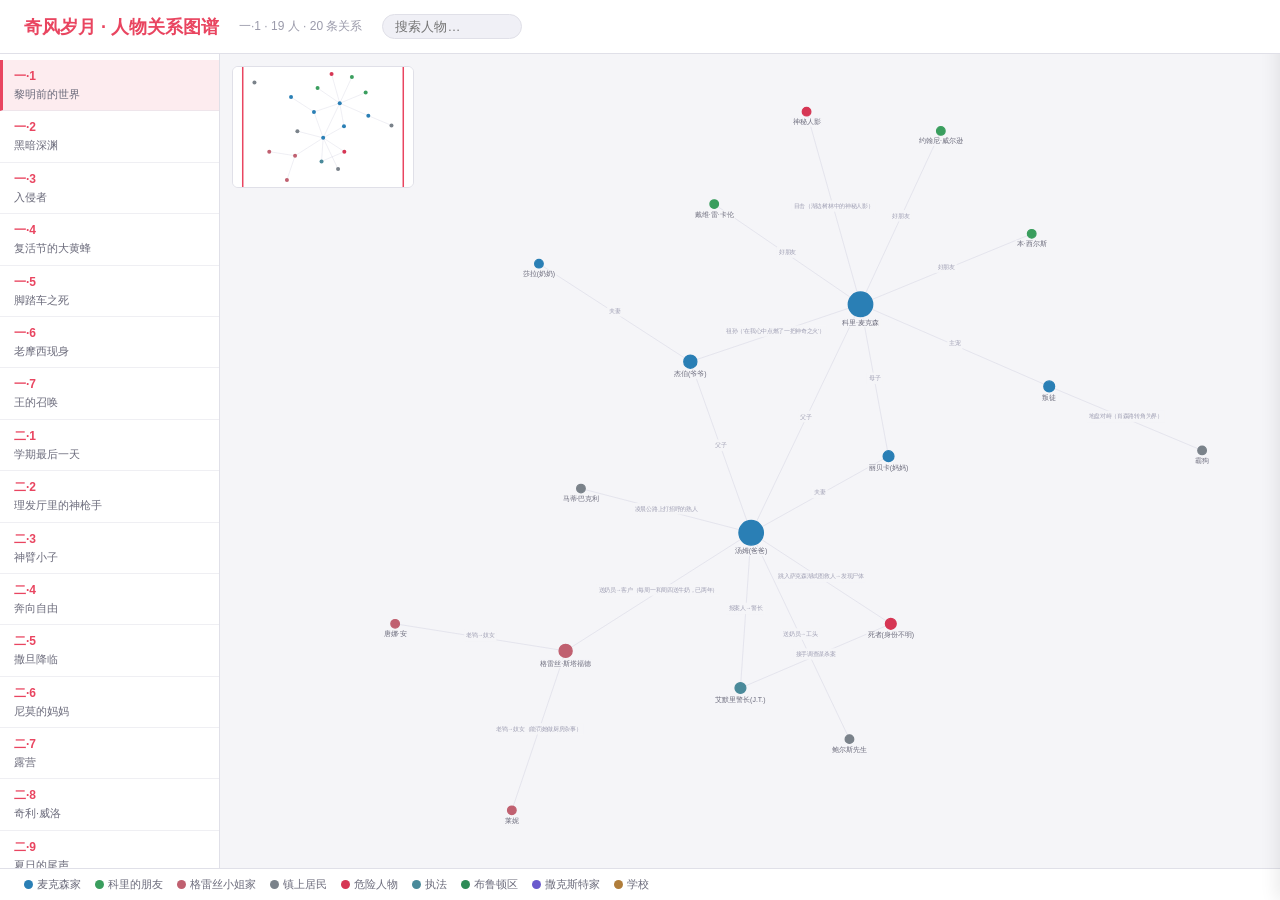
==== index.html @ 189c54ed "Add GitHub Pages homepage redirect" ====
<!DOCTYPE html>
<html lang="zh-CN">
<head>
<meta charset="UTF-8">
<meta http-equiv="refresh" content="0; url=qfsy.html">
<title>奇风岁月 · 人物关系图谱</title>
<script>location.replace("qfsy.html" + location.search + location.hash);</script>
</head>
<body>
<p><a href="qfsy.html">打开奇风岁月人物关系图谱</a></p>
</body>
</html>
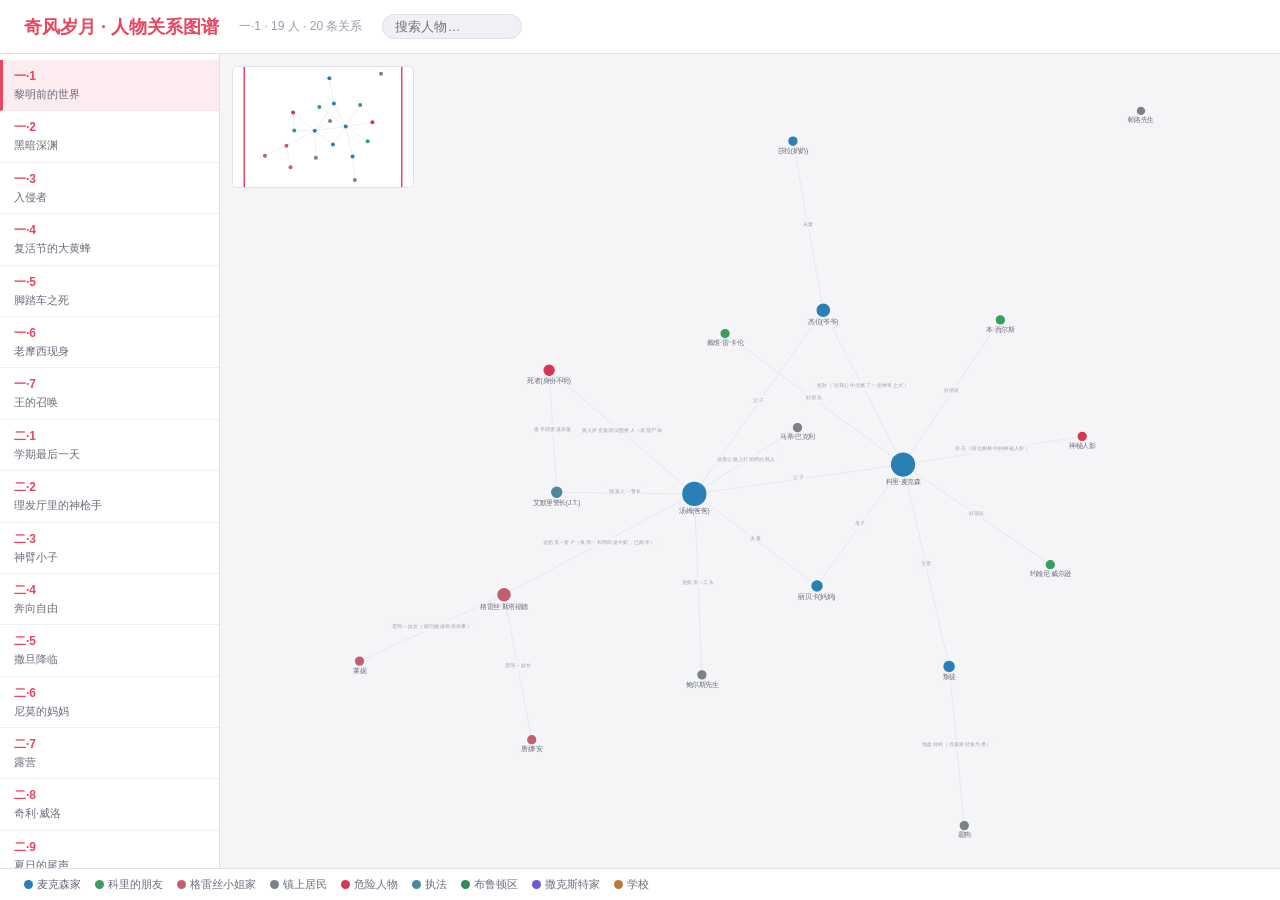
==== commit 3e768d7c: "Pin homepage to qfsy v11" ====
--- a/index.html
+++ b/index.html
@@ -2,11 +2,11 @@
 <html lang="zh-CN">
 <head>
 <meta charset="UTF-8">
-<meta http-equiv="refresh" content="0; url=qfsy.html">
+<meta http-equiv="refresh" content="0; url=qfsy.html?v=11">
 <title>奇风岁月 · 人物关系图谱</title>
-<script>location.replace("qfsy.html" + location.search + location.hash);</script>
+<script>location.replace("qfsy.html?v=11");</script>
 </head>
 <body>
-<p><a href="qfsy.html">打开奇风岁月人物关系图谱</a></p>
+<p><a href="qfsy.html?v=11">打开奇风岁月人物关系图谱</a></p>
 </body>
 </html>
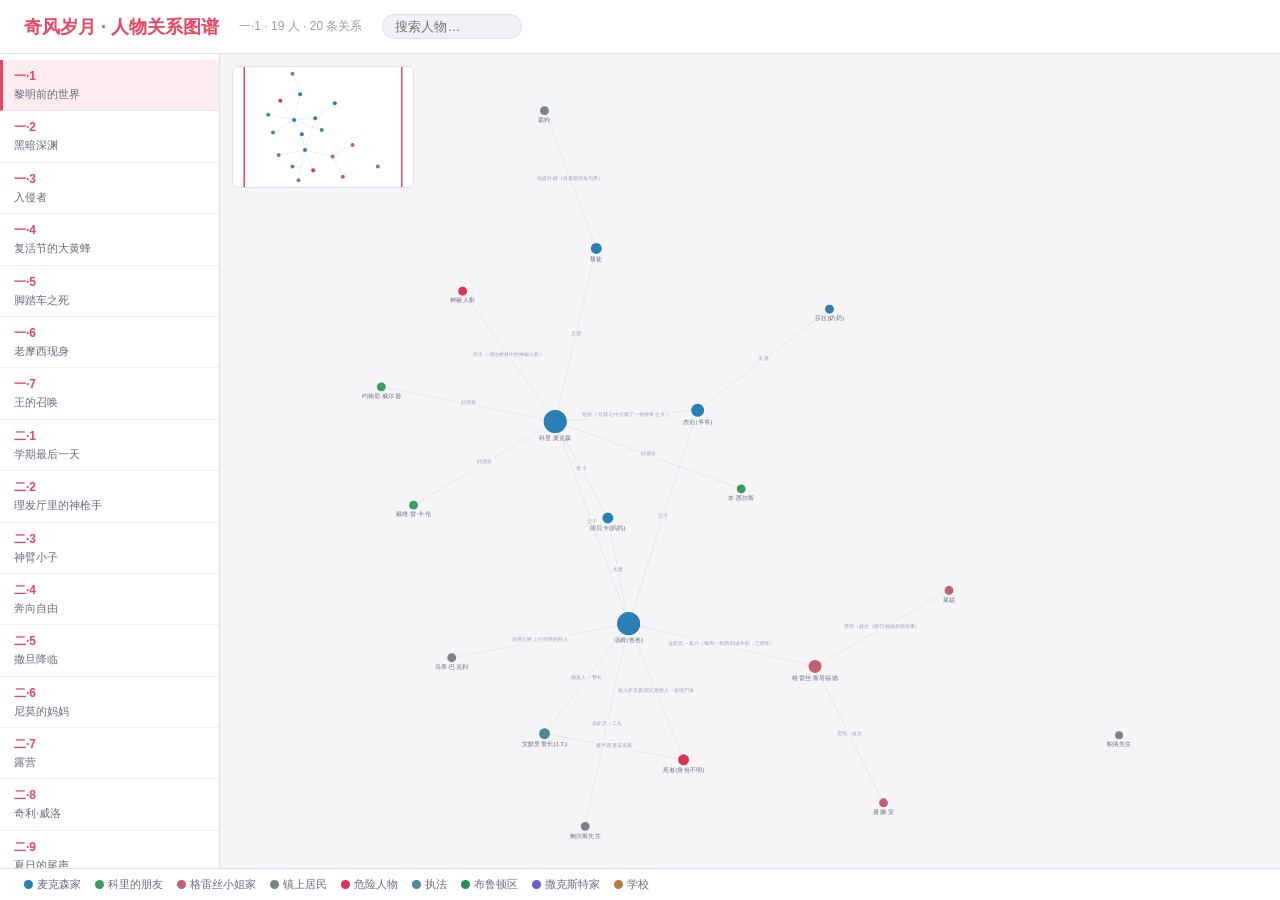
==== commit 8b6790cb: "Redirect homepage to qfsy v12" ====
--- a/index.html
+++ b/index.html
@@ -2,11 +2,11 @@
 <html lang="zh-CN">
 <head>
 <meta charset="UTF-8">
-<meta http-equiv="refresh" content="0; url=qfsy.html?v=11">
+<meta http-equiv="refresh" content="0; url=qfsy.html?v=12">
 <title>奇风岁月 · 人物关系图谱</title>
-<script>location.replace("qfsy.html?v=11");</script>
+<script>location.replace("qfsy.html?v=12");</script>
 </head>
 <body>
-<p><a href="qfsy.html?v=11">打开奇风岁月人物关系图谱</a></p>
+<p><a href="qfsy.html?v=12">打开奇风岁月人物关系图谱</a></p>
 </body>
 </html>
